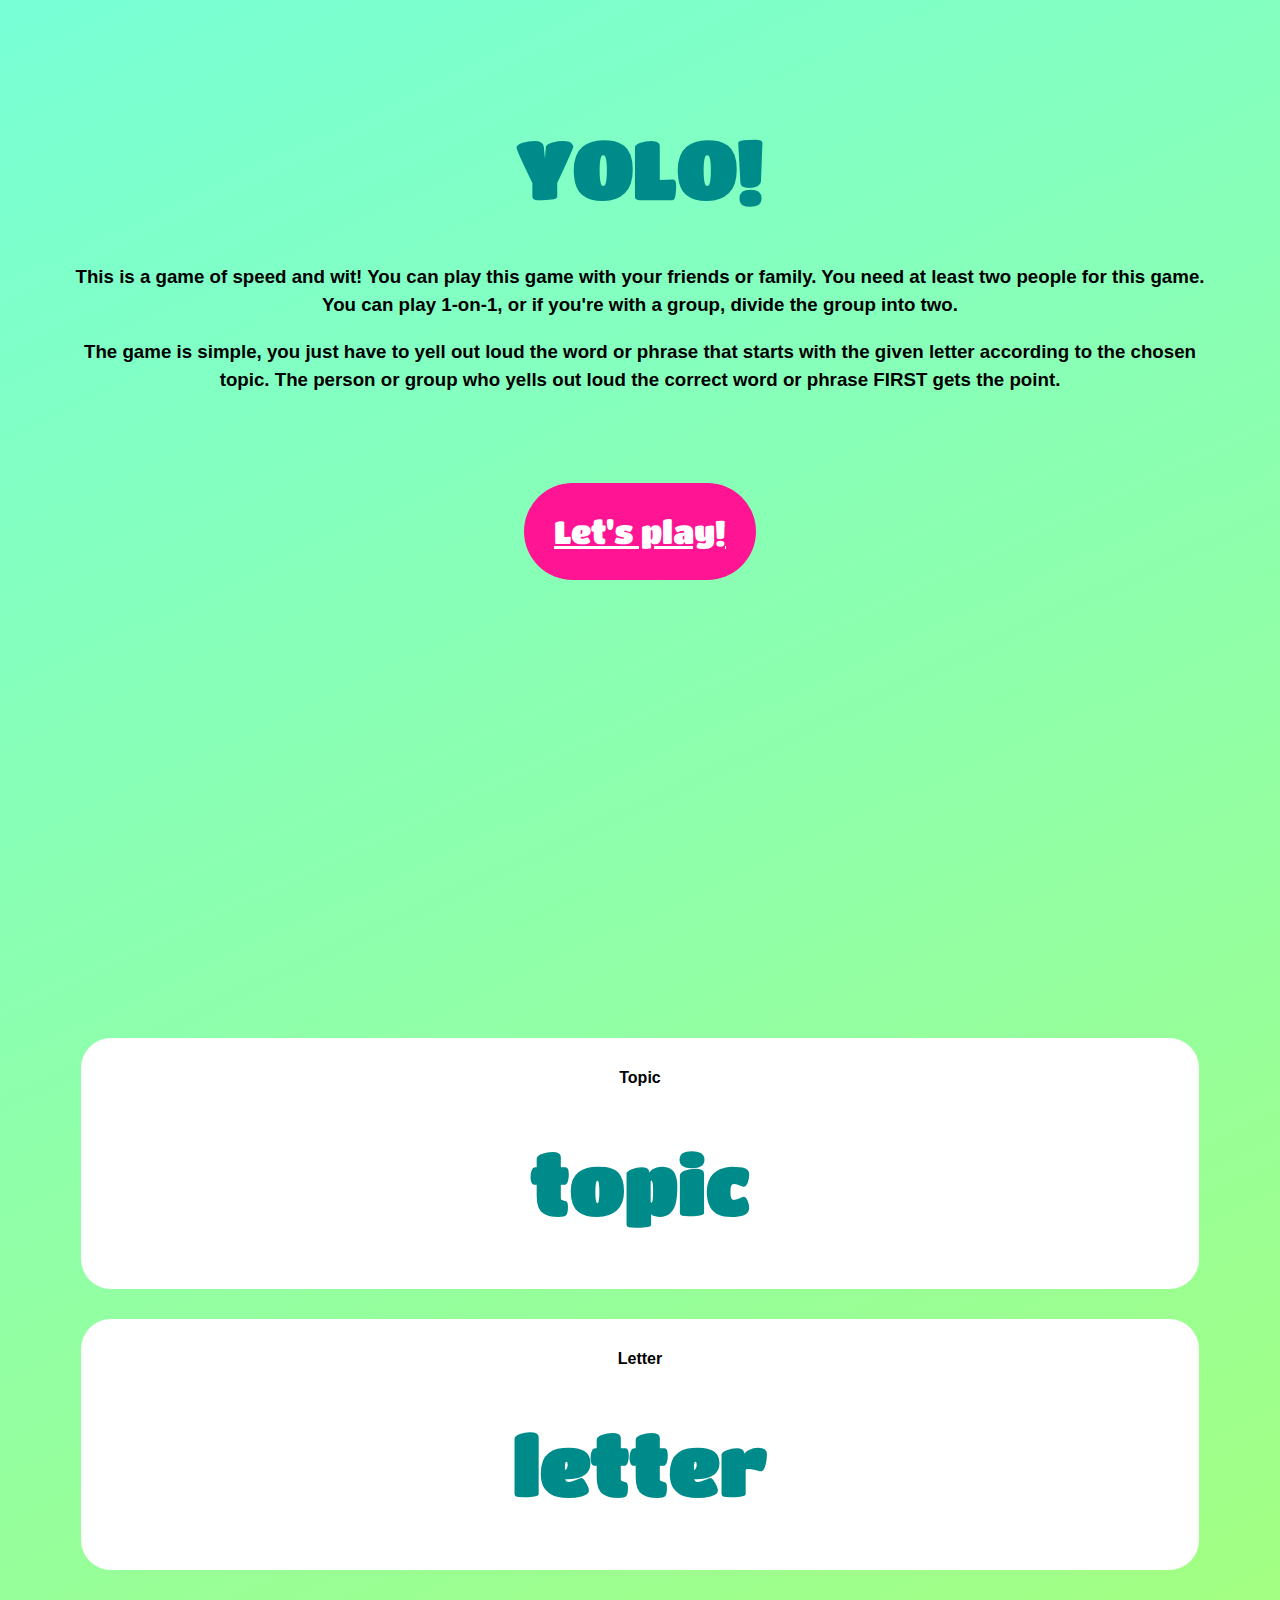
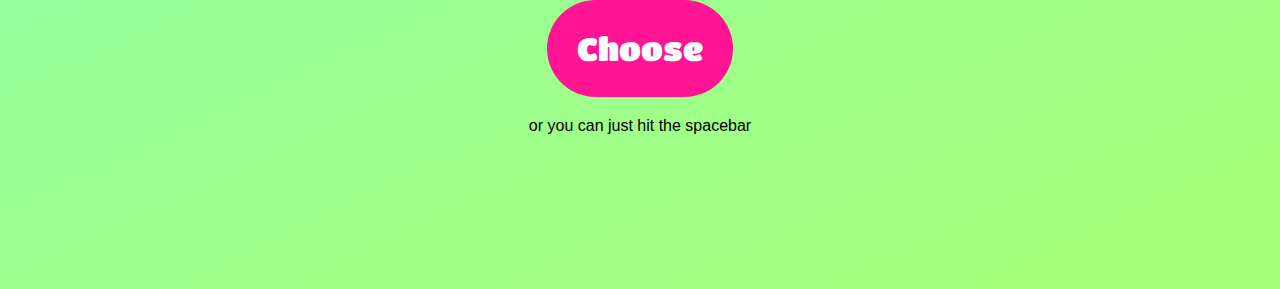
==== index.html @ 7d3fc750 "Renaming the main index html file" ====
<html>
<head>
    <link rel="stylesheet" type="text/css" href="style.css">
</head>
<body>
    <div class="container">
        <h2>
            YOLO!
        </h2>
        <h3>
            This is a game of speed and wit! You can play this game with your friends or family. You need at least two people for this game. You can play 1-on-1, or if you're with a group, divide the group into two. 
        </h3>
        <h3>
            The game is simple, you just have to yell out loud the word or phrase that starts with the given letter according to the chosen topic. The person or group who yells out loud the correct word or phrase FIRST gets the point.
        </h3>
        <a id="linkToGame" href=#gameBox>
            Let's play!
        </a>
    </div>
    <div class="container" id="gameBox">
        <div class="box">
            <h4>
            Topic
            </h4>
            <h2 id="topic">
                topic
            </h2>
        </div>
        <div class="box">
            <h4>
                Letter 
            </h4>
            <h2 id="letter">
                letter
            </h2>
        </div>
        
        <button id="button" onclick="chooseTopic()">
            Choose
        </button>
        <br>
        <p id="spaceBarHit">
            or you can just hit the spacebar
        </p>
    </div>
    <script src="script.js">
        
    </script>
</body>
</html>
---- style.css ----
@import url('https://fonts.googleapis.com/css2?family=Titan+One&display=swap');


html {
  scroll-behavior: smooth;
}
body {
    font-family: sans-serif;
    background-image: linear-gradient(-25deg,#a8ff78,#78ffd6);
    text-align: center;
}

.container {
    height: 90vh;
    padding: 5%;
}

.box {
    background-color: white;
    padding: 10px;
    margin: 30px 10px;  
    border-radius: 30px;
}

h2 {
    font-family: 'Titan One', cursive;
    color: darkcyan;
    font-size: 5em;
    margin: 50px;
}

h3 {
    line-height: 1.5em;
}
#linkToGame {
    position:relative;
    top: 100px;
    padding: 30px;
    border-radius: 60px;
    color: white;
    background-color: deeppink;
    font-family: 'Titan One', cursive;
    font-size: 2em;
    border-style: none;
}

button {
    padding: 30px;
    border-radius: 60px;
    color: white;
    background-color: deeppink;
    font-family: 'Titan One', cursive;
    font-size: 2em;
    border-style: none;
}
#spaceBarHit {
    margin: 20px;
}
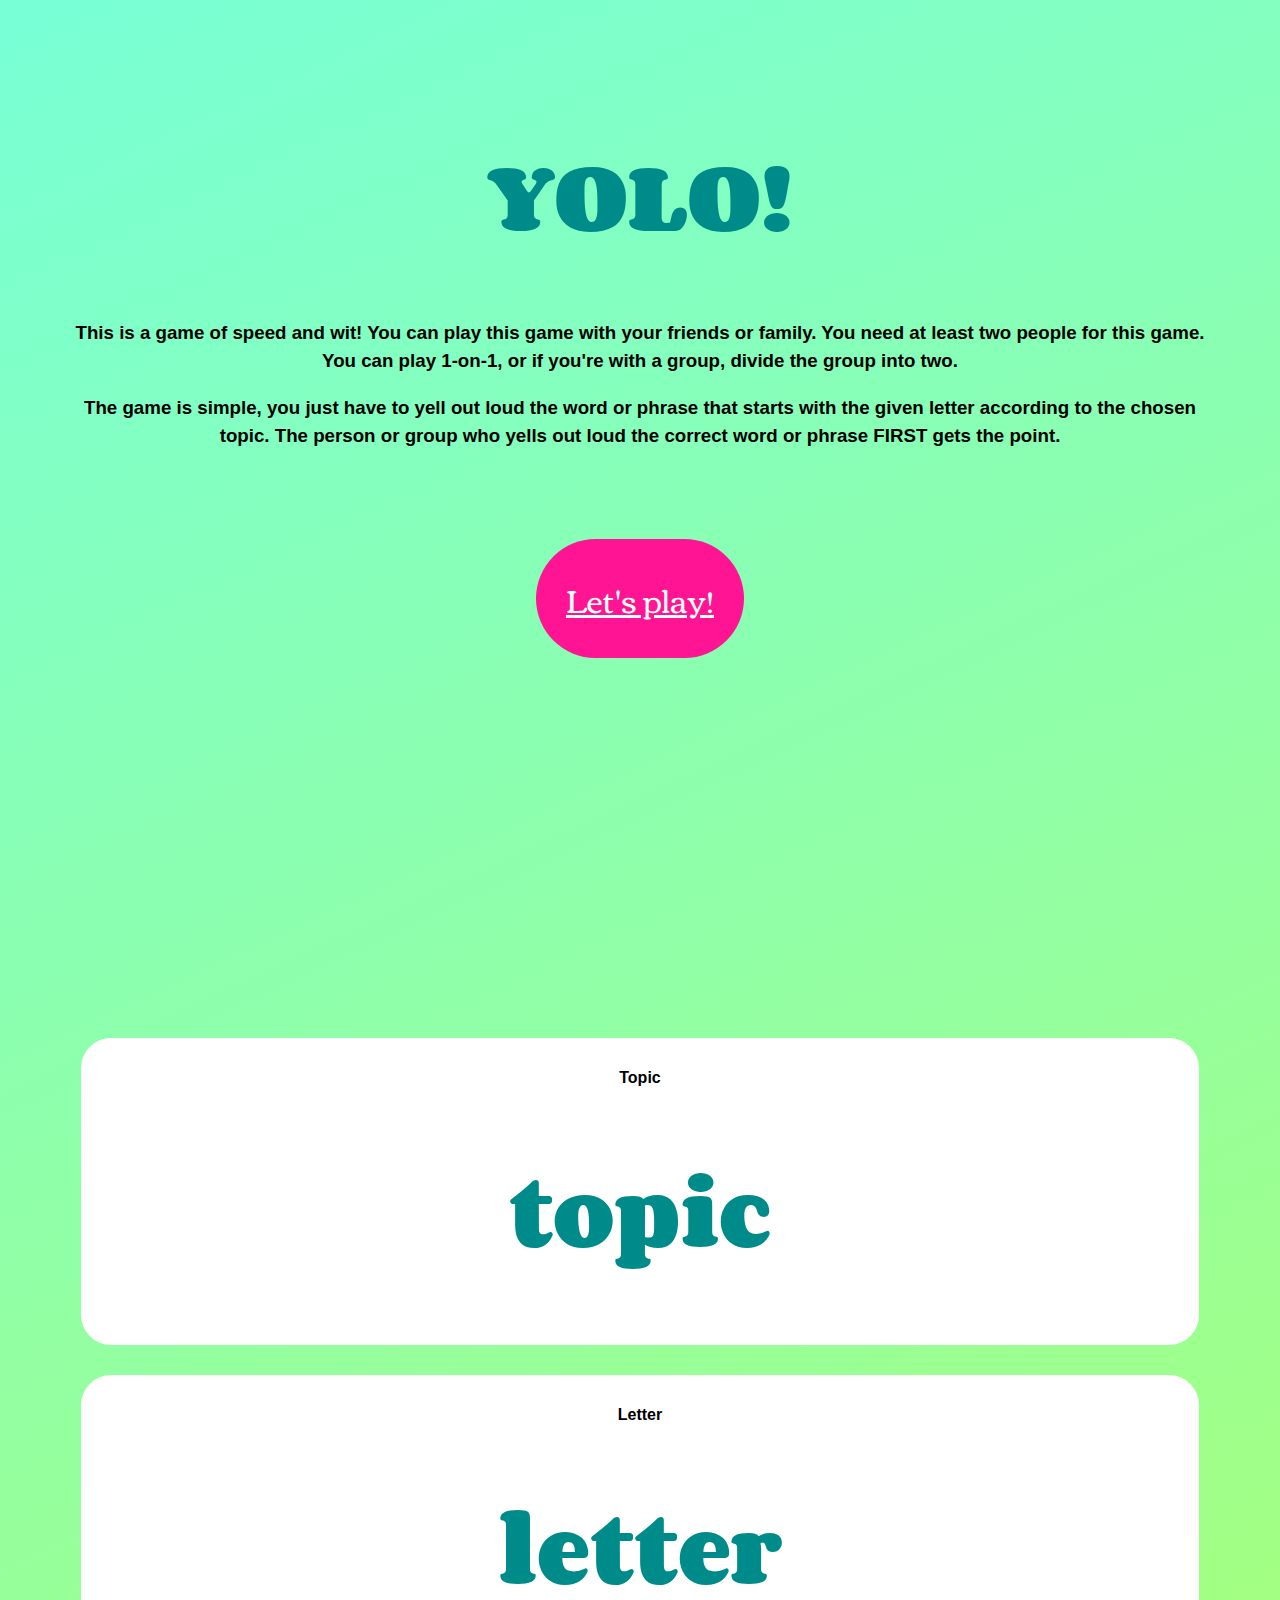
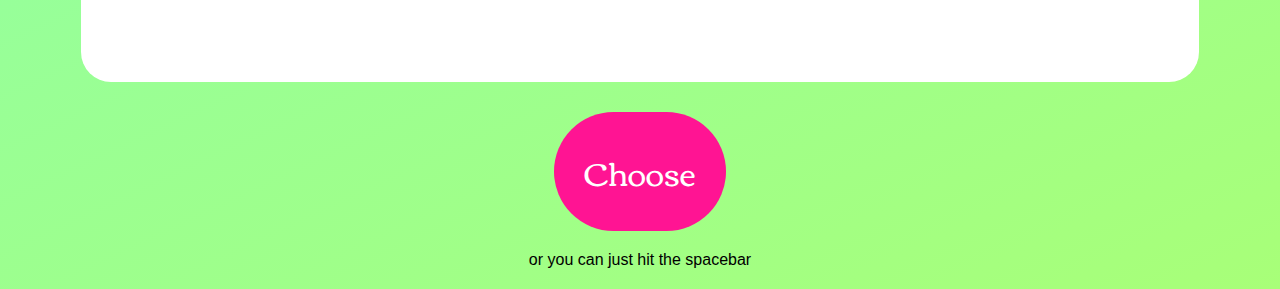
==== commit 32095b9e: "added combo class for topicBox" ====
--- a/index.html
+++ b/index.html
@@ -18,7 +18,7 @@
         </a>
     </div>
     <div class="container" id="gameBox">
-        <div class="box">
+        <div class="box" id="topicBox">
             <h4>
             Topic
             </h4>
@@ -35,7 +35,7 @@
             </h2>
         </div>
         
-        <button id="button" onclick="chooseTopic()">
+        <button id="button" onclick="chooseTopicAndLetter()">
             Choose
         </button>
         <br>
--- a/style.css
+++ b/style.css
@@ -1,4 +1,4 @@
-@import url('https://fonts.googleapis.com/css2?family=Titan+One&display=swap');
+@import url('https://fonts.googleapis.com/css2?family=Corben:wght@700&display=swap');
 
 
 html {
@@ -23,7 +23,7 @@
 }
 
 h2 {
-    font-family: 'Titan One', cursive;
+    font-family: 'Corben', cursive;
     color: darkcyan;
     font-size: 5em;
     margin: 50px;
@@ -39,7 +39,7 @@
     border-radius: 60px;
     color: white;
     background-color: deeppink;
-    font-family: 'Titan One', cursive;
+    font-family: 'Corben', cursive;
     font-size: 2em;
     border-style: none;
 }
@@ -49,10 +49,42 @@
     border-radius: 60px;
     color: white;
     background-color: deeppink;
-    font-family: 'Titan One', cursive;
+    font-family: 'Corben', cursive;
     font-size: 2em;
     border-style: none;
 }
 #spaceBarHit {
     margin: 20px;
-}+}
+
+
+
+@media screen and (max-width: 600px){
+h2 {
+  font-size: 6em;
+  hyphens: auto;
+  word-wrap: break-word;
+  }
+  
+  h3{
+  font-size: 2.5em;  
+}
+
+  h4{
+    font-size: 2em;
+  }
+
+  #spaceBarHit {
+    display:none;
+  }
+  
+  button {
+    font-size: 4em;
+  }
+
+  #linkToGame {
+    font-size: 4em;
+    font-family: 'Corben', cursive;
+  }
+
+}
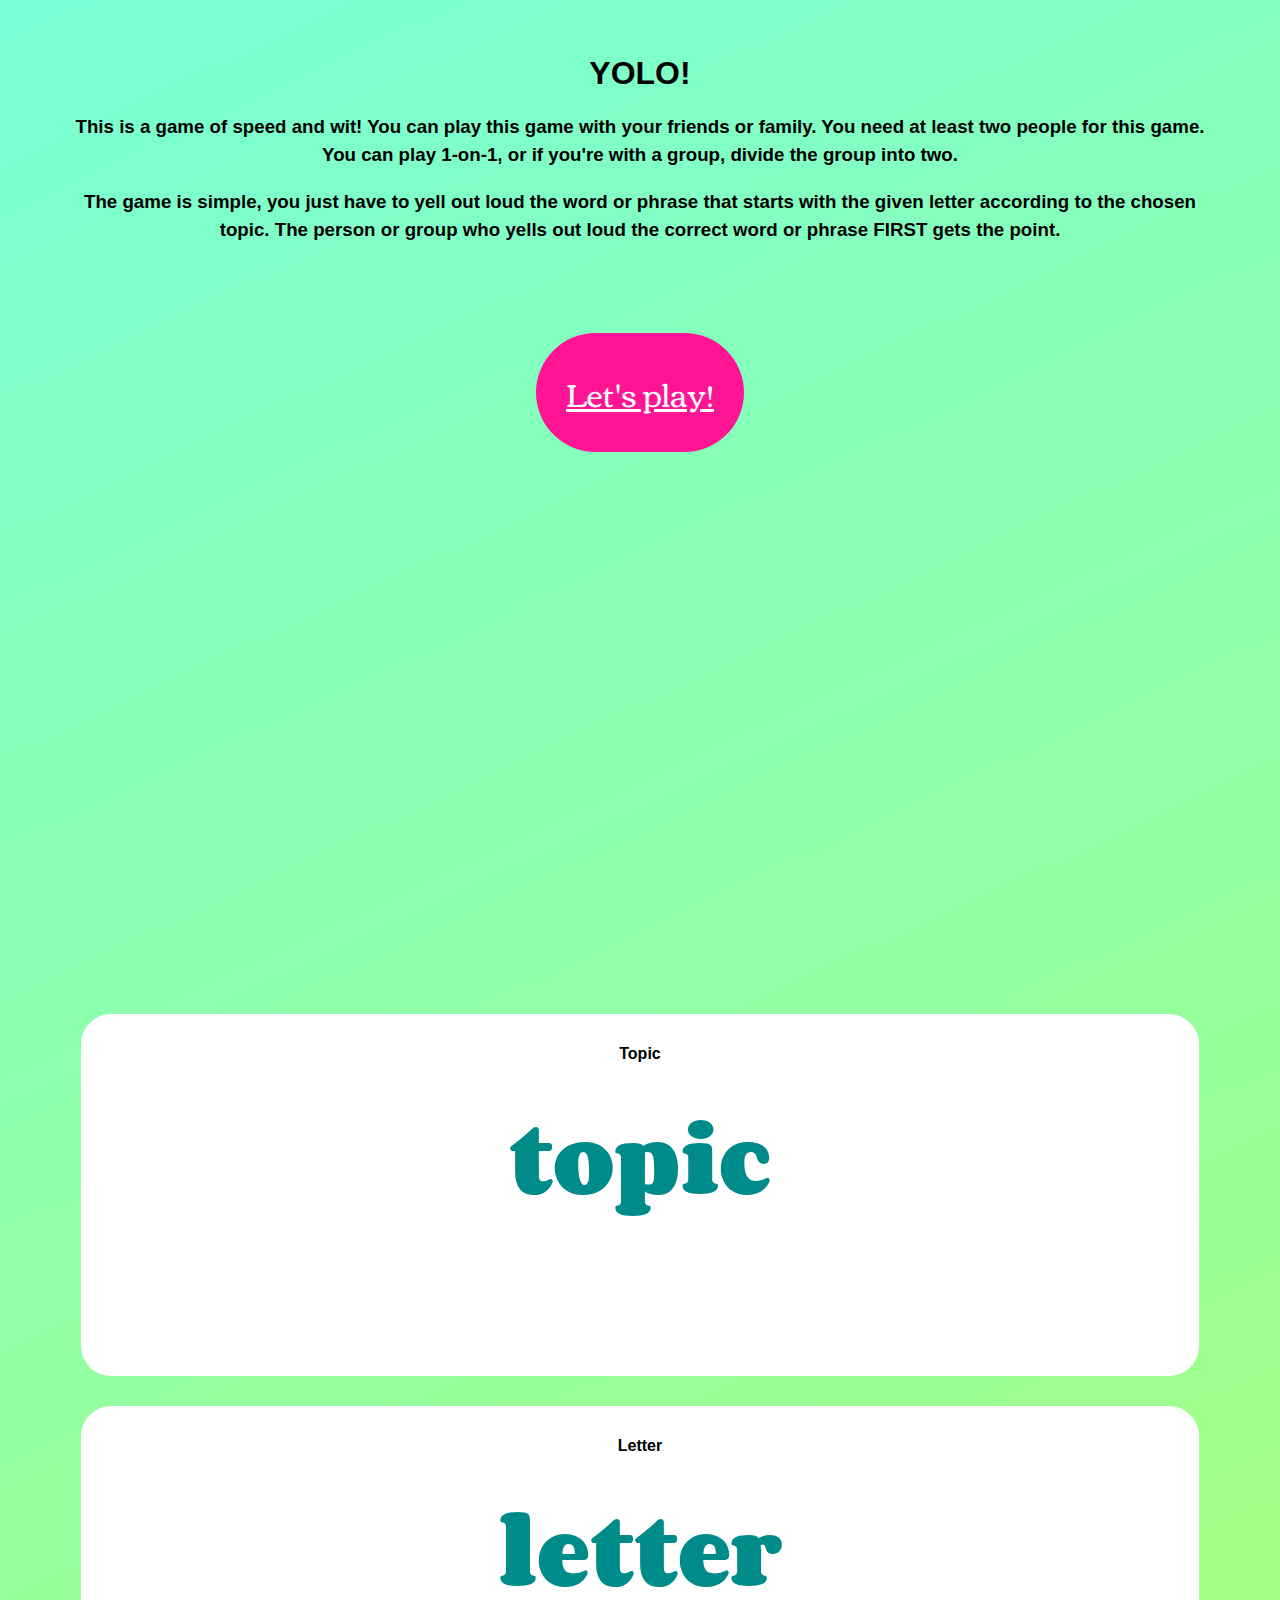
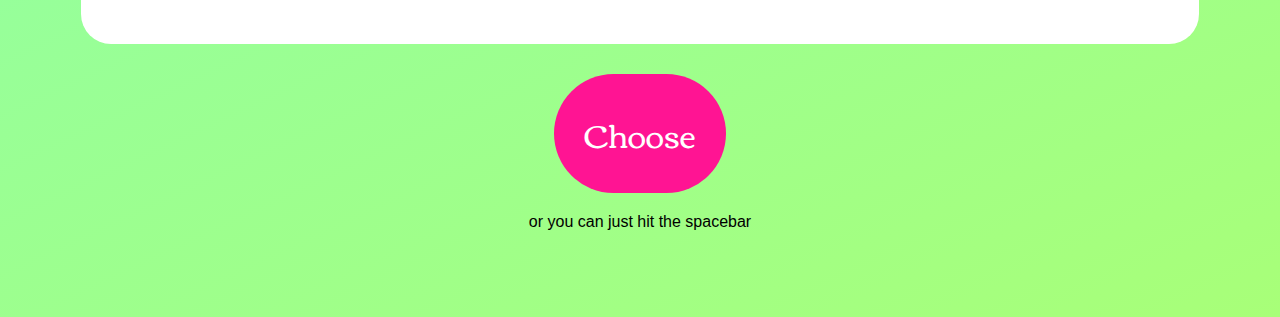
==== commit 1d97b3fd: "Changed game title to H1" ====
--- a/index.html
+++ b/index.html
@@ -1,12 +1,13 @@
 <html>
 <head>
     <link rel="stylesheet" type="text/css" href="style.css">
+    <meta name="viewport" content="width=device-width, initial-scale=1.0">
 </head>
 <body>
     <div class="container">
-        <h2>
+        <h1>
             YOLO!
-        </h2>
+        </h1>
         <h3>
             This is a game of speed and wit! You can play this game with your friends or family. You need at least two people for this game. You can play 1-on-1, or if you're with a group, divide the group into two. 
         </h3>
--- a/style.css
+++ b/style.css
@@ -11,8 +11,8 @@
 }
 
 .container {
-    height: 90vh;
-    padding: 5%;
+    height: 100vh;
+    padding: 2% 5%;
 }
 
 .box {
@@ -22,11 +22,15 @@
     border-radius: 30px;
 }
 
+#topicBox {
+  min-height: 38vh;
+}
+
 h2 {
     font-family: 'Corben', cursive;
     color: darkcyan;
     font-size: 5em;
-    margin: 50px;
+    margin: 10px;
 }
 
 h3 {
@@ -61,17 +65,17 @@
 
 @media screen and (max-width: 600px){
 h2 {
-  font-size: 6em;
+  font-size: 2em;
   hyphens: auto;
   word-wrap: break-word;
   }
   
   h3{
-  font-size: 2.5em;  
+  font-size: 1em;  
 }
 
   h4{
-    font-size: 2em;
+    font-size: 1em;
   }
 
   #spaceBarHit {
@@ -79,12 +83,15 @@
   }
   
   button {
-    font-size: 4em;
+    font-size: 1.5em;
   }
 
   #linkToGame {
-    font-size: 4em;
+    font-size: 1.5em;
     font-family: 'Corben', cursive;
+  }
+  #letter {
+    font-size: 4.5em;
   }
 
 }
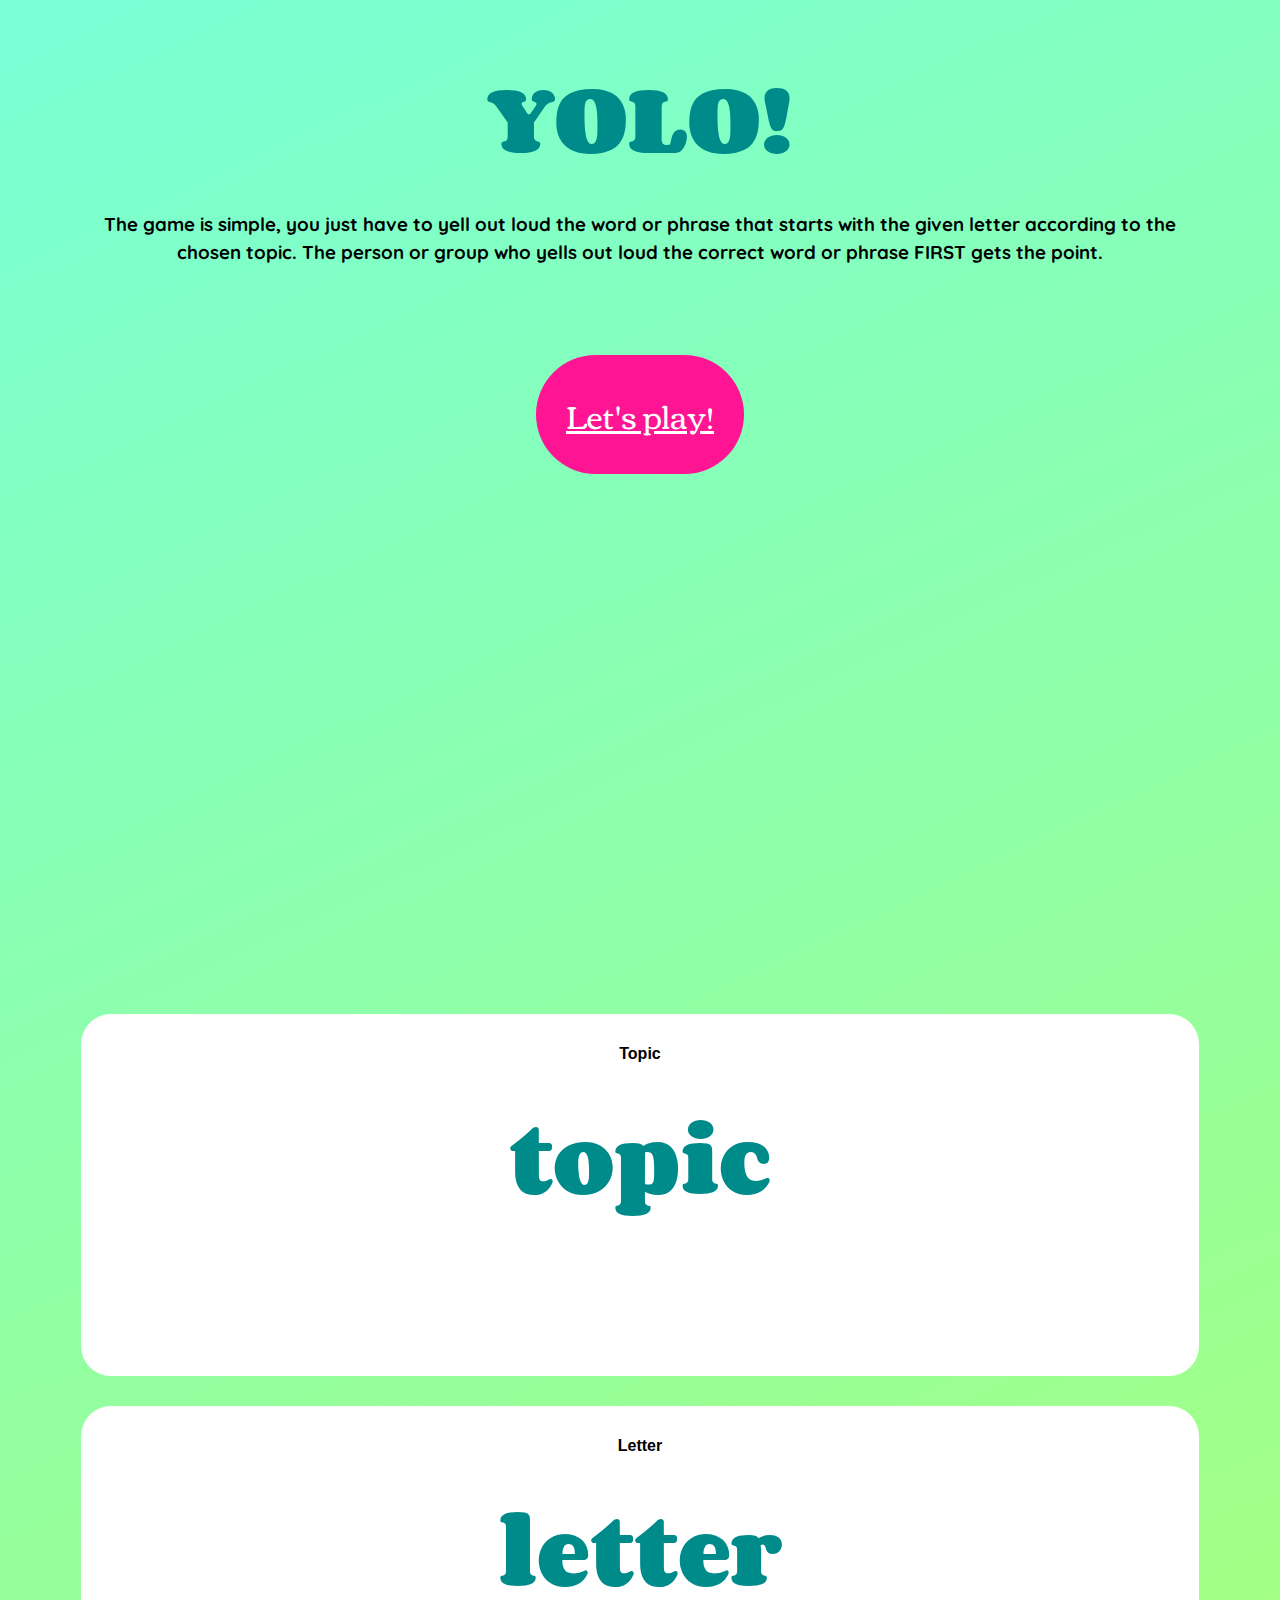
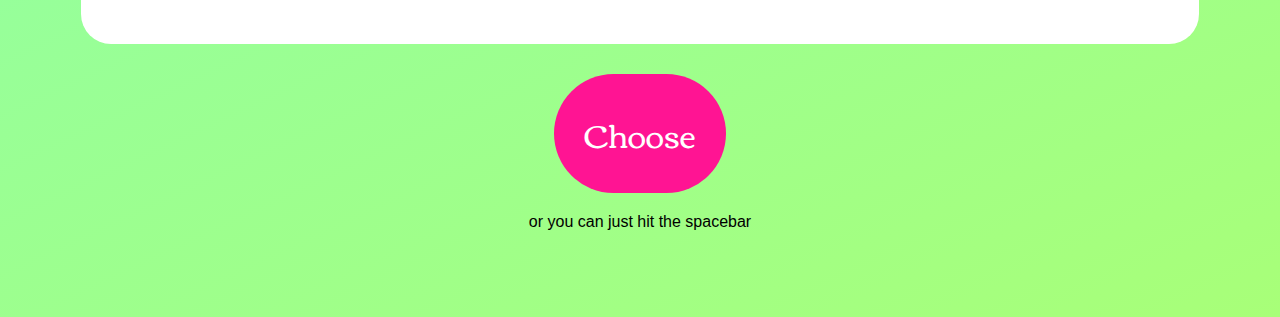
==== commit 6668eb3b: "Concise instructions" ====
--- a/index.html
+++ b/index.html
@@ -8,9 +8,6 @@
         <h1>
             YOLO!
         </h1>
-        <h3>
-            This is a game of speed and wit! You can play this game with your friends or family. You need at least two people for this game. You can play 1-on-1, or if you're with a group, divide the group into two. 
-        </h3>
         <h3>
             The game is simple, you just have to yell out loud the word or phrase that starts with the given letter according to the chosen topic. The person or group who yells out loud the correct word or phrase FIRST gets the point.
         </h3>
--- a/style.css
+++ b/style.css
@@ -1,4 +1,5 @@
 @import url('https://fonts.googleapis.com/css2?family=Corben:wght@700&display=swap');
+@import url('https://fonts.googleapis.com/css2?family=Quicksand&display=swap');
 
 
 html {
@@ -26,6 +27,13 @@
   min-height: 38vh;
 }
 
+h1 {
+    font-family: 'Corben', cursive;
+    color: darkcyan;
+    font-size: 5em;
+    margin: 10px;
+}
+
 h2 {
     font-family: 'Corben', cursive;
     color: darkcyan;
@@ -34,6 +42,7 @@
 }
 
 h3 {
+    font-family: 'Quicksand', sans-serif;
     line-height: 1.5em;
 }
 #linkToGame {
@@ -64,6 +73,10 @@
 
 
 @media screen and (max-width: 600px){
+h1 {
+  font-size: 3em;
+  }
+
 h2 {
   font-size: 2em;
   hyphens: auto;
